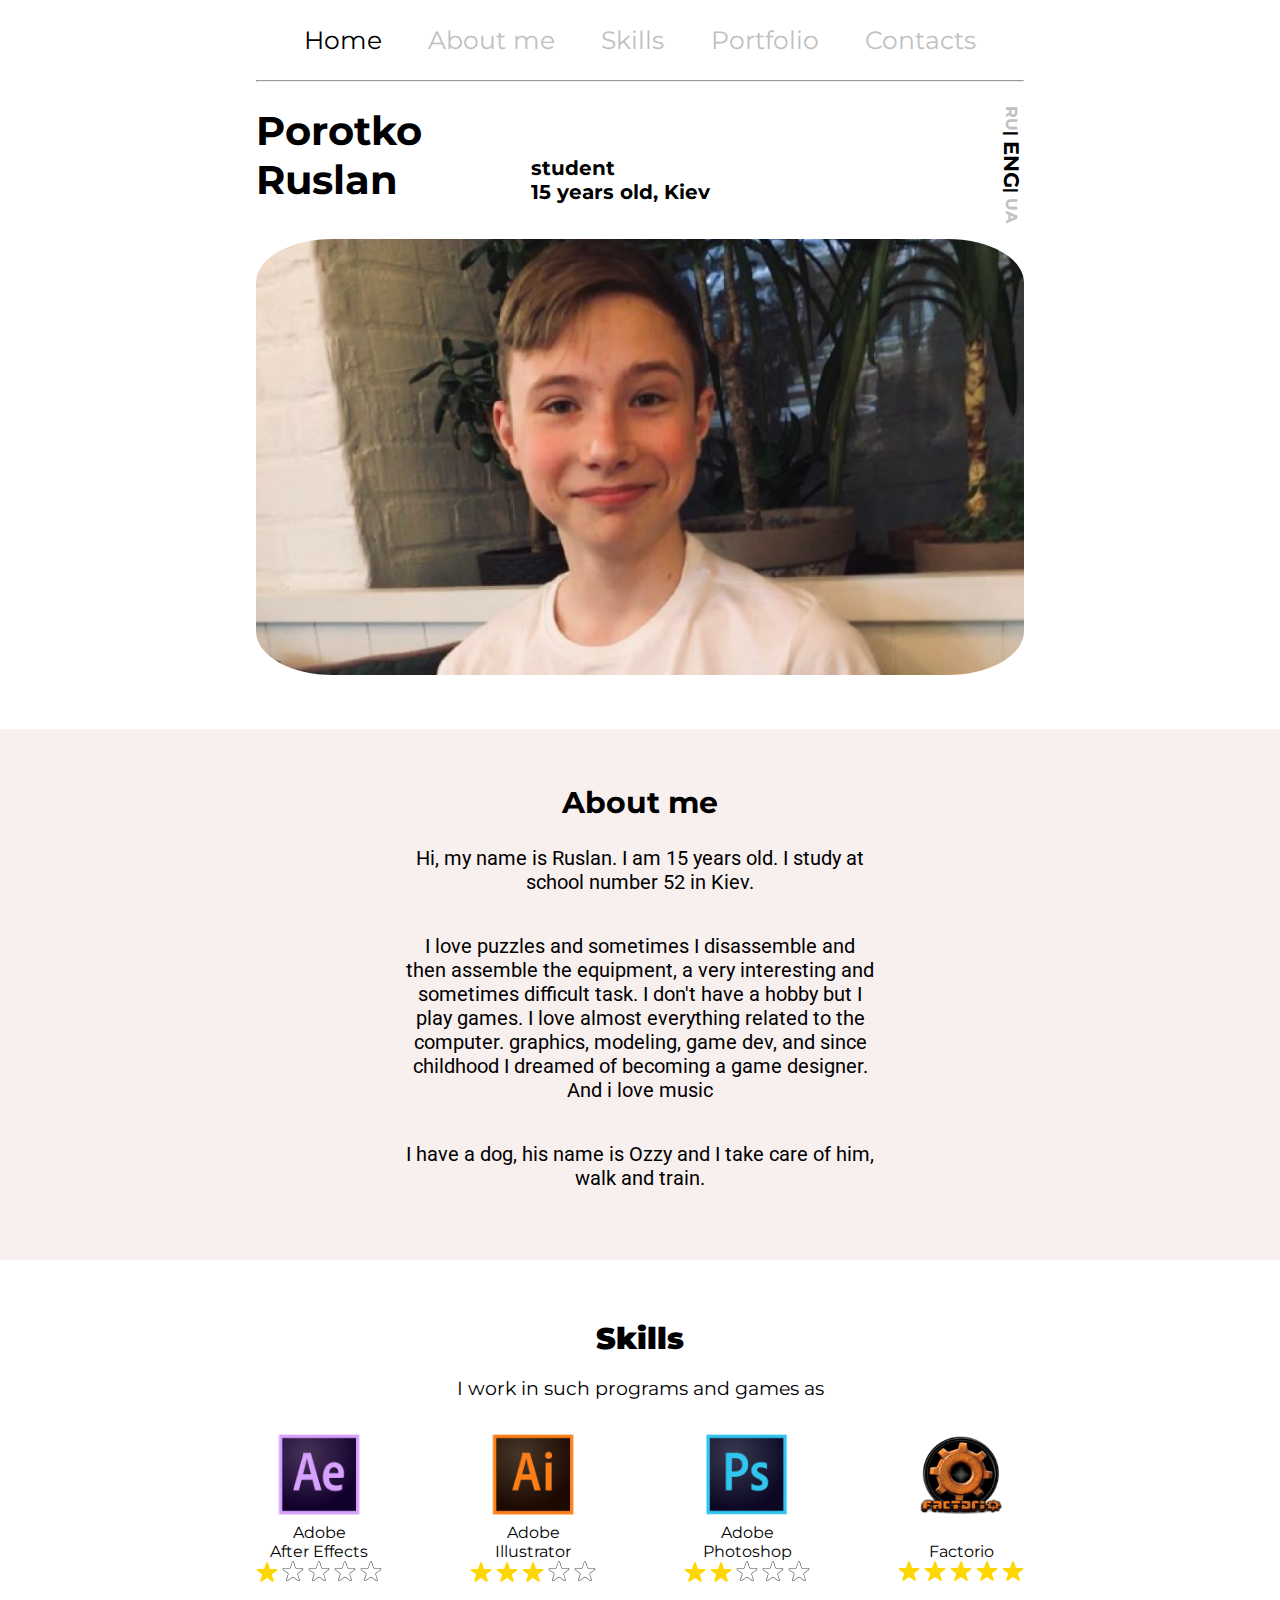
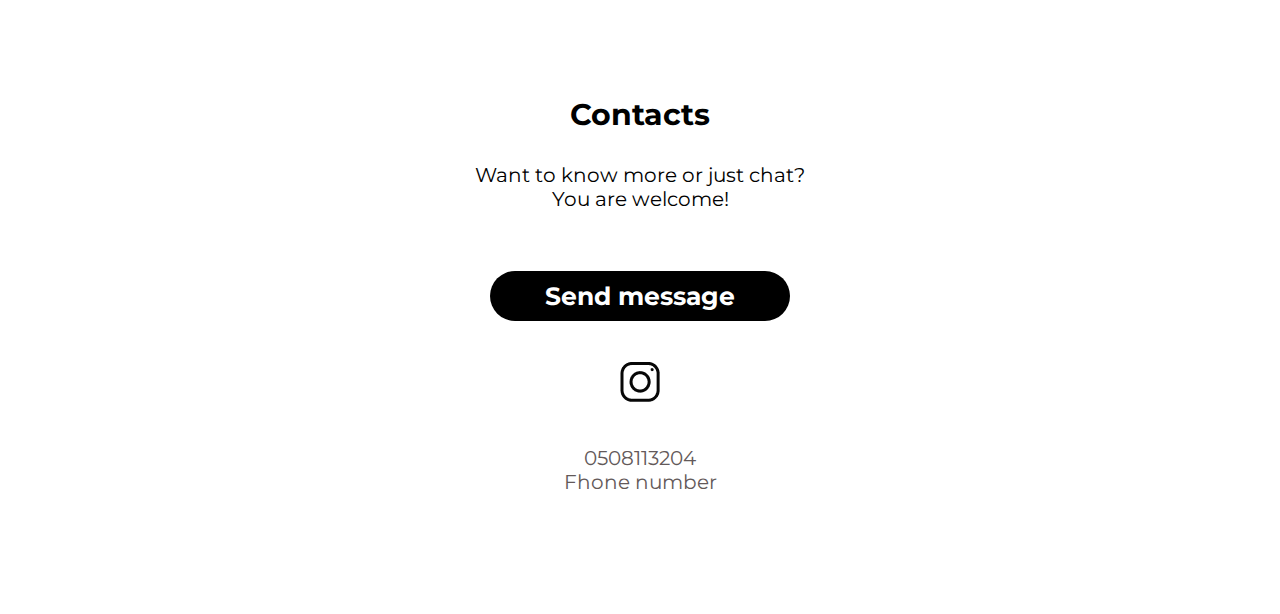
==== index.html @ 6b76940f "Add files via upload" ====
<!DOCTYPE html>
<html lang="en">

<head>
    <meta charset="UTF-8">
    <meta http-equiv="X-UA-Compatible" content="IE=edge">
    <meta name="viewport" content="width=device-width, initial-scale=1.0">
    <title>Portfolio_ENG</title>
    <link rel="stylesheet" href="./style.css">
    <link rel="preconnect" href="https://fonts.googleapis.com">
    <link rel="preconnect" href="https://fonts.gstatic.com" crossorigin>
    <link href="https://fonts.googleapis.com/css2?family=Comfortaa:wght@700&family=Montserrat&display=swap"
        rel="stylesheet">
    <link rel="preconnect" href="https://fonts.googleapis.com">
    <link rel="preconnect" href="https://fonts.gstatic.com" crossorigin>
    <link href="https://fonts.googleapis.com/css2?family=Roboto&display=swap" rel="stylesheet">
    <meta charset="viewport" content="width=device-width">
    <script src="./script.js"></script>
</head>

<body>
    <div class="content">
        <div class="header">
            <div class="header_list">
                <li >
                    <a class="activeted">Home </a>
                </li>
                <li>
                    <a href="./nothing/index.html">About me</a>
                </li>
                <li>
                    <a href="./nothing/index.html">Skills</a>
                </li>
                <li>
                    <a href="./nothing/index.html">Portfolio</a>
                </li>
                <li>
                    <a href="./nothing/index.html">Contacts</a>
                </li>
            </div>
            <div class="burger">
                <span> </span>
            </div>
            <hr class="line">
        </div>
        <div class="main">
            <div class="Documents">
                <div class="info">
                    <h1 class="Name">
                        Porotko Ruslan
                    </h1>
                    <p class="I">
                        <b>
                            student<br>15 years old, Kiev
                        </b>
                    </p>
                    <div class="Lang">
                        <h4>
                            <a href="./Traslit/RU/index.html" class="language ">RU</a>|
                            <a  class="language lglava">ENG</a>|
                            <a href="./Traslit/UA/index.html" class="language ">UA</a>
                        </h4>
                    </div>
                </div>
                <div class="f_smal">
                    <img src="./img/f smal.png" class="f_smal_img">
                    <img src="./img/f big.png" class="f_big_img">
                </div>
            </div>
            <div class="About_me">
                <h2>About me</h2>
                <p>
                    Hi, my name is Ruslan. I am 15 years old.
                    I study at school number 52 in Kiev.
                </p>
                <p>
                    I love puzzles and sometimes I disassemble and then assemble the equipment, a very interesting and
                    sometimes difficult task. I don't have a hobby but I play games. I love almost everything related to
                    the
                    computer. graphics, modeling, game dev, and since childhood I dreamed of becoming a game designer.
                    And
                    i love music
                </p>
                <p>
                    I have a dog, his name is Ozzy and I take care of him, walk and train.
                </p>
            </div>
            <div>
                <div class="Skills_text">
                    <h2>
                        <b>
                            Skills
                        </b>
                    </h2>
                    <p>
                        I work in such programs and games as
                    </p>
                </div>
                <div class="Programs">
                    <div class="Prg_i">
                        <div class="pictures">
                            <img src="./img/AE.jpg" alt="">
                        </div>
                        <p>
                            Adobe<br> After Effects
                        </p>
                        <div class="stars">
                            <img src="./img/Star.png" alt="">
                            <img src="./img/Star (1).png" alt="">
                            <img src="./img/Star (1).png" alt="">
                            <img src="./img/Star (1).png" alt="">
                            <img src="./img/Star (1).png" alt="">
                        </div>
                    </div>
                    <div class="Prg_i">
                        <div class="pictures">
                            <img src="./img/AI.jpg" alt="">
                        </div>
                        <p>
                            Adobe <br>Illustrator

                        </p>
                        <div class="stars">
                            <img src="./img/Star.png" alt="">
                            <img src="./img/Star.png" alt="">
                            <img src="./img/Star.png" alt="">
                            <img src="./img/Star (1).png" alt="">
                            <img src="./img/Star (1).png" alt="">
                        </div>
                    </div>
                    <div class="Prg_i">
                        <div class="pictures">
                            <img src="./img/PS.jpg" alt="">
                        </div>
                        <p>
                            Adobe <br> Photoshop
                        </p>
                        <div class="stars">
                            <img src="./img/Star.png" alt="">
                            <img src="./img/Star.png" alt="">
                            <img src="./img/Star (1).png" alt="">
                            <img src="./img/Star (1).png" alt="">
                            <img src="./img/Star (1).png" alt="">
                        </div>
                    </div>
                    <div class="Prg_i">
                        <div class="pictures">
                            <img src="./img/factorio.png" width="90" height="89">
                        </div>
                        <p>
                        <p class="hide">1</p>
                        Factorio
                        </p>
                        <div class="stars">
                            <img src="./img/Star.png" alt="">
                            <img src="./img/Star.png" alt="">
                            <img src="./img/Star.png" alt="">
                            <img src="./img/Star.png" alt="">
                            <img src="./img/Star.png" alt="">
                        </div>
                    </div>
                </div>
            </div>
        </div>
        <div class="footer">
            <h2>
                Contacts
            </h2>
            <p>
                Want to know more or just chat? <br>You are welcome!
            </p>
            <a href="https://t.me/F_rozya" class="tg">
                <div class="Send_message">
                    <h4>Send message</h4>
                </div>
            </a>
            <div class="insta">
                <a href="https://www.instagram.com/f_rozya/">
                    <img src="./img/Vector (3).png" alt="">
                </a>
            </div>
            <p class="fhone">
                0508113204 <br>
                Fhone number
            </p>
        </div>
    </div>
    <script src="https://code.jquery.com/jquery-3.6.0.min.js"></script>
<script src="./script.js"></script>
</body>


</html>
---- style.css ----
* {
  box-sizing: border-box;
  margin: 0%;
  padding: 0%;
}
body {
  background-color: white;
  font-family: "Comfortaa", cursive;
  font-family: "Montserrat", sans-serif;
}

.header {
  max-height: 71px;
}

.header_list {
  display: flex;
  justify-content: space-around;
  margin: auto;
  width: 60%;
  list-style: none;
  padding: 25px;
}
.header_list > li > a {
  color: silver;
  text-decoration: none;
}
.header_list > li > a.activeted {
  color: black;
  text-decoration: none;
}
.header_list > li {
  transition: 0.2s;
  font-size: 25px;
}
.header_list > li:hover {
  transform: scale(1.25);
  transition: 0.09s;
}
.line {
  margin: auto;
  width: 60%;
  color: black;
}

.main {
  max-width: 100%;
}
.Documents {
  max-width: 60%;
  margin: auto;
}
.info {
  display: flex;
  justify-content: start;
  margin: 35px 0px 35px 0px;
}
.Name {
  max-width: 160px;
  font-size: 40px;
}
.I {
  max-width: 200px;
  font-size: 20px;
  padding-top: 50px;
  margin-left: 15%;
}
.Lang {
  writing-mode: vertical-rl;
  position: absolute;
  right: 20%;
}
.Lang.active {
  transition: 0.3s;
}
.language {
  text-decoration: none;
  color: silver;
}

.lglava {
  color: black;
  font-size: 130%;
}
.f_smal {
  margin: auto;
}
.f_smal_img {
  width: 100%;
  height: 100%;
  border-radius: 10%;
}
.About_me {
  margin: 50px 0px 50px 0px;
  background-color: rgba(230, 199, 199, 0.281);
  text-align: center;
  padding: 50px 30% 50px 30%;
}
.About_me > h2 {
  padding: 5px;
  font-size: 30px;
}
.About_me > p {
  padding: 20px;
  font-size: 20px;
  font-family: "Roboto", sans-serif;
}

.Skills_text {
  text-align: center;
  margin: 20px;
}
.Skills_text > h2 {
  font-size: 30px;
  padding: 10px;
}
.Skills_text > p {
  font-size: 19px;
  padding: 10px;
}

.Programs {
  display: flex;
  justify-content: space-between;
  width: 60%;
  margin: auto;
  text-align: center;
}
.pictures {
  transform: scale(0.9);
}
.hide {
  opacity: 0;
}

.footer {
  width: 100%;
  text-align: center;
  margin: 100px 0px 100px 0px;
}
.footer > h2 {
  padding: 10px;
  font-size: 30px;
}
.footer > p {
  padding: 20px;
  font-size: 20px;
}

.Send_message {
  background-color: black;
  max-width: 300px;
  border-radius: 50px;
  margin: 40px auto 25px auto;
  color: white;
  font-size: 25px;
  padding: 10px 0px 10px 0px;
  text-decoration: none;
  text-decoration-line: none;
}
.tg {
  text-decoration: none;
}

.insta {
  margin: 40px auto 20px auto;
}

.burger {
  display: none;
  z-index: 5;
}
.f_big_img {
  display: none;
}

.lglava:hover {
  color: black;
}
.fhone {
  color: rgb(99, 89, 89);
}
@media (max-width: 767px) {
  .burger {
    display: block;
    position: relative;
    width: 30px;
    height: 20px;
    margin: 10px 10px 0px auto;
  }

  .burger span {
    position: absolute;
    background-color: black;
    left: 0;
    width: 100%;
    height: 3px;
    top: 9px;
    transition: 0.3s;
  }
  .burger::before,
  .burger::after {
    content: "";
    background-color: black;
    position: absolute;
    width: 100%;
    height: 3px;
    left: 0;
    transition: 0.3s;
  }
  .burger::before {
    top: 0;
  }
  .burger::after {
    bottom: 0;
  }
  .header_list {
    position: fixed;
    top: -1000%;
    left: 0;
    width: 100%;
    height: 100%;
    background-color: white;
    z-index: 1;
    padding: 20px 0px 0px 20px;
    display: block;
    transition: 0.3s;
  }
  .header_list > li > a {
    font-size: 30px;
  }
  .header_list > li:hover {
    transform: none;
  }
  .header_list.active {
    top: 0;
    transition: 0.3s;
  }
  .header_list li {
    margin: 0px 0px 30px 0px;
  }
  .header {
    height: 0px;
  }
  .Programs {
    display: block;
    width: 100%;
  }
  .Prg_i {
    margin-bottom: 40px;
  }
  .Lang {
    z-index: 5;
    right: auto;
    top: auto;
    bottom: 1000px;
    left: 20px;
  }
  .burger.active::before {
    transform: rotate(45deg);
    top: 9px;
  }
  .burger.active::after {
    transform: rotate(-45deg);
    bottom: 9px;
  }
  .burger.active span {
    transform: scale(0);
  }
  body.Lock {
    overflow: hidden;
  }
  .line {
    display: none;
  }

  .info {
    margin-top: 0px;
    display: block;
  }
  .Name {
    margin-left: 10%;
  }
  .I {
    margin-left: 10%;
    padding-top: 20px;
  }
  .f_big_img {
    display: block;
    width: 80%;
    margin: auto;
    border-radius: 15px;
  }
  .f_smal_img {
    display: none;
  }
  .Documents {
    max-width: 100%;
  }
  .About_me {
    padding: 50px 0% 50px 0%;
  }
  .Lang.active {
    display: block;
    writing-mode: horizontal-tb;
    font-size: 25px;
    transition: 0.3s;
    bottom: 10px;
  }
  .language:hover {
    color: black;
  }
}
@media (max-width: 1058px) {
  .header_list > li {
    font-size: 17px;
  }
}
@media (max-width: 767px) and (max-height: 385px) {
  .header_list.active {
    display: flex;
    align-items: center;
  }
}
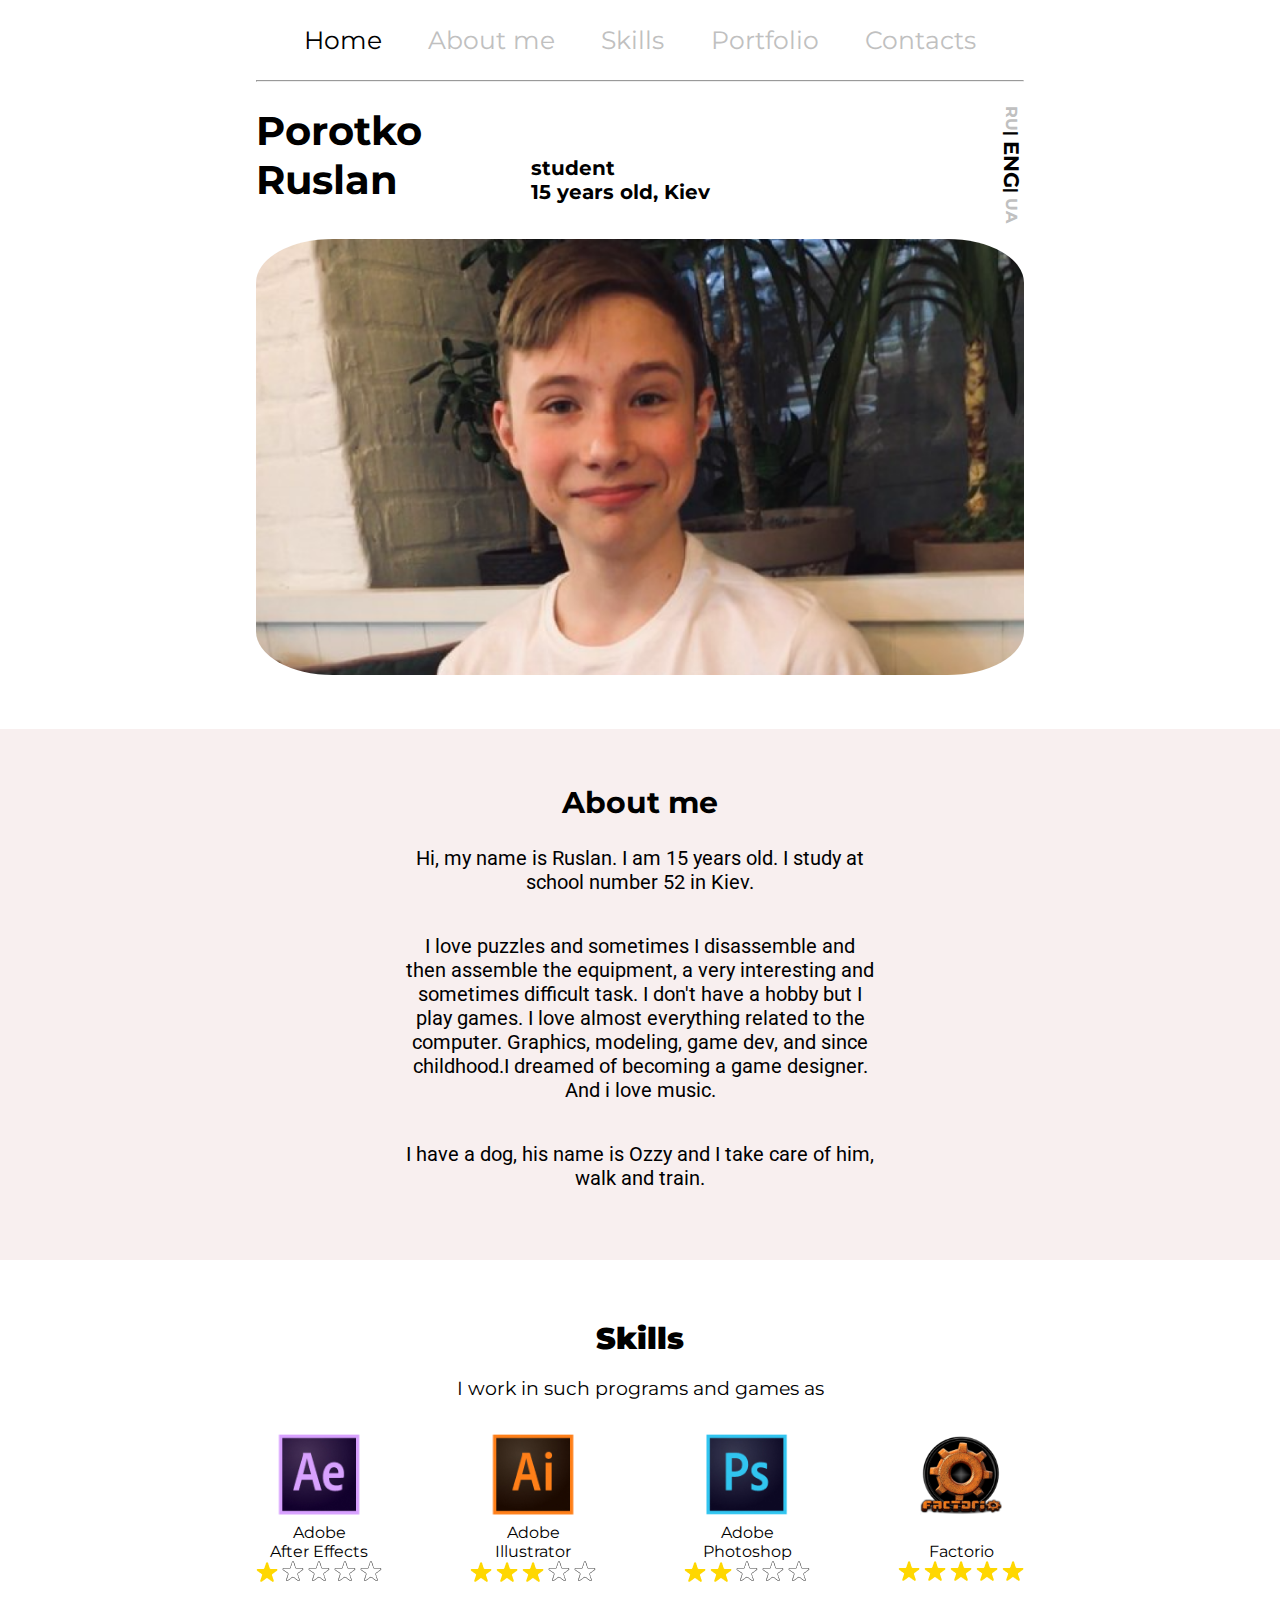
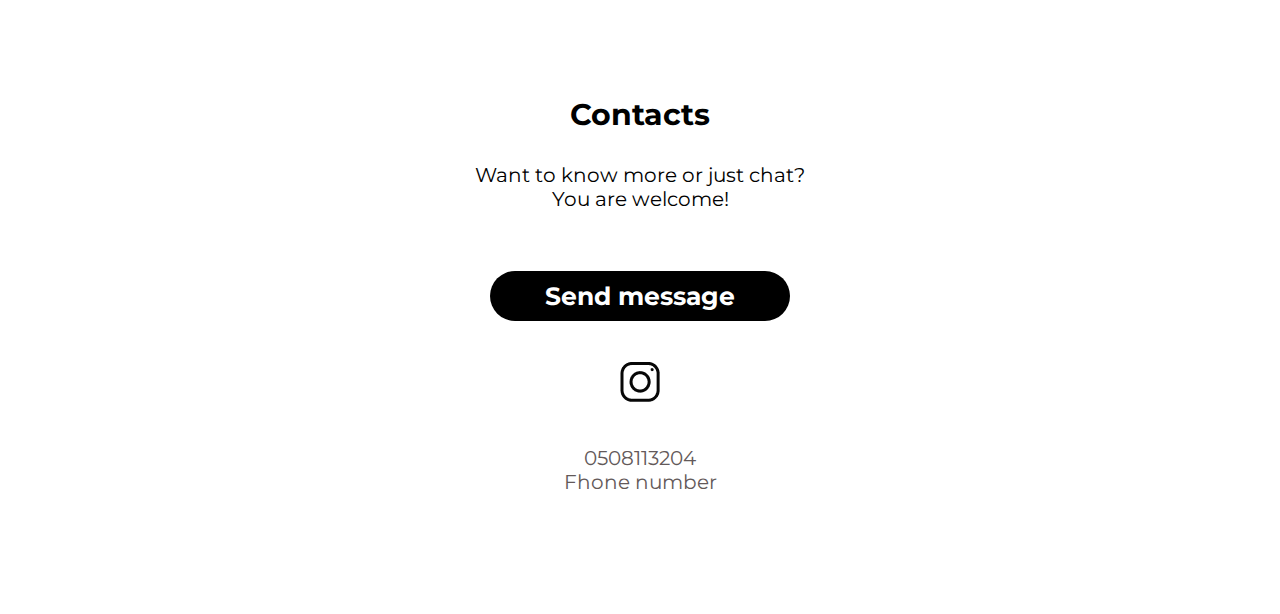
==== commit 5628dd8e: "Update index.html" ====
--- a/index.html
+++ b/index.html
@@ -76,10 +76,8 @@
                 <p>
                     I love puzzles and sometimes I disassemble and then assemble the equipment, a very interesting and
                     sometimes difficult task. I don't have a hobby but I play games. I love almost everything related to
-                    the
-                    computer. graphics, modeling, game dev, and since childhood I dreamed of becoming a game designer.
-                    And
-                    i love music
+                    the computer. Graphics, modeling, game dev, and since childhood.I dreamed of becoming a game designer.
+                    And i love music.
                 </p>
                 <p>
                     I have a dog, his name is Ozzy and I take care of him, walk and train.
@@ -190,4 +188,4 @@
 </body>
 
 
-</html>+</html>
